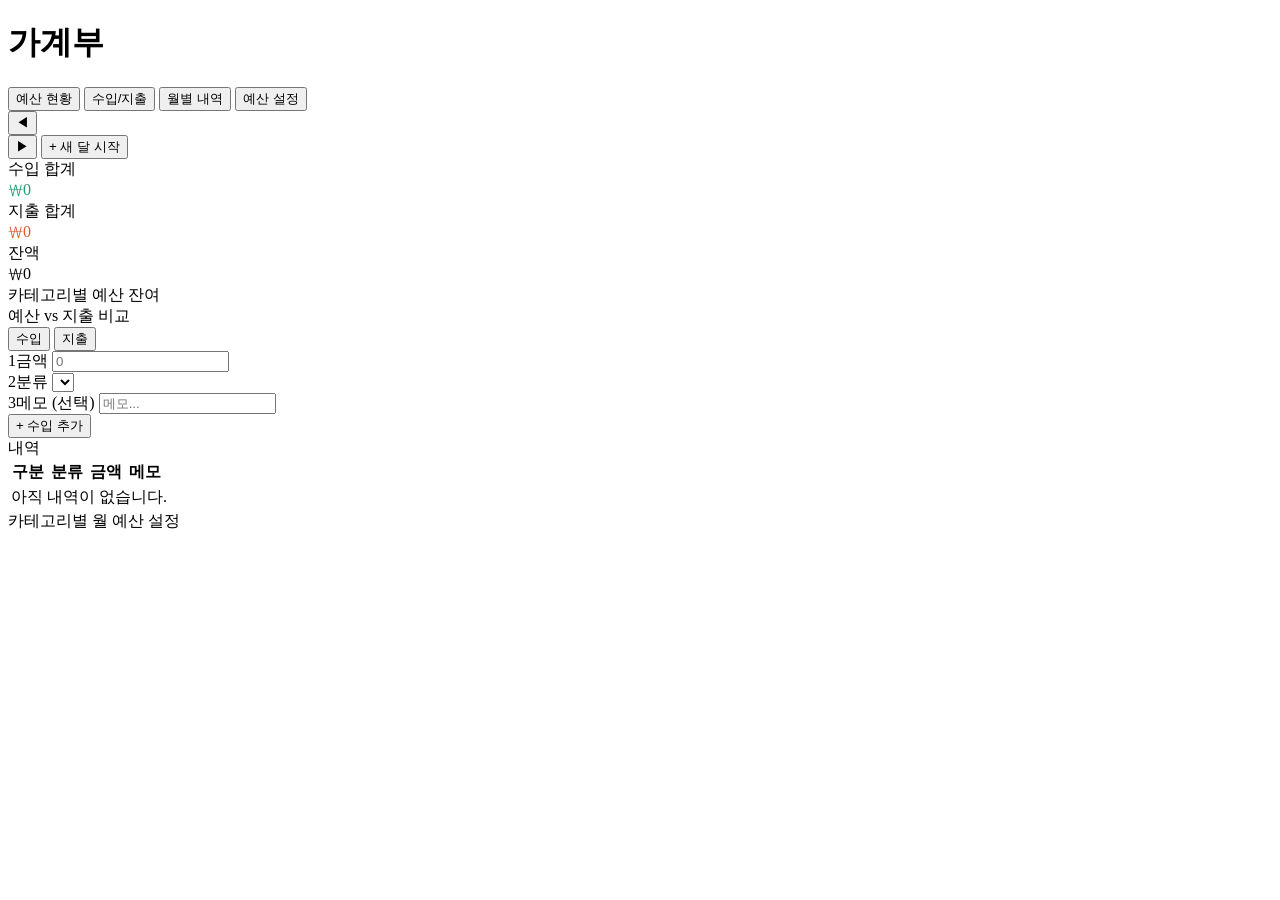
==== index.html @ 733242ce "Rename budget-app/index.html to index.html" ====
<!DOCTYPE html>
<html lang="ko">
<head>
  <meta charset="UTF-8" />
  <meta name="viewport" content="width=device-width, initial-scale=1.0" />
  <title>가계부</title>
  <link rel="stylesheet" href="style.css" />
</head>
<body>
  <div class="container">
    <h1>가계부</h1>

    <div class="tab-row">
      <button class="tab active" onclick="showPage('dashboard', this)">예산 현황</button>
      <button class="tab" onclick="showPage('record', this)">수입/지출</button>
      <button class="tab" onclick="showPage('history', this)">월별 내역</button>
      <button class="tab" onclick="showPage('settings', this)">예산 설정</button>
    </div>

    <!-- 예산 현황 -->
    <div class="page active" id="page-dashboard">
      <div class="month-nav">
        <button onclick="changeMonth(-1)">◀</button>
        <div class="month-title" id="dash-month-title"></div>
        <button onclick="changeMonth(1)">▶</button>
        <button class="new-month-btn" onclick="newMonth()">+ 새 달 시작</button>
      </div>
      <div class="summary">
        <div class="metric">
          <div class="metric-label">수입 합계</div>
          <div class="metric-value" id="s-income" style="color:#1D9E75;">₩0</div>
        </div>
        <div class="metric">
          <div class="metric-label">지출 합계</div>
          <div class="metric-value" id="s-expense" style="color:#D85A30;">₩0</div>
        </div>
        <div class="metric">
          <div class="metric-label">잔액</div>
          <div class="metric-value" id="s-balance">₩0</div>
        </div>
      </div>
      <div class="section-label">카테고리별 예산 잔여</div>
      <div class="remain-grid" id="remain-grid"></div>
      <div class="chart-wrap">
        <div class="chart-title">예산 vs 지출 비교</div>
        <div id="bar-chart"></div>
      </div>
    </div>

    <!-- 수입/지출 기입 -->
    <div class="page" id="page-record">
      <div class="month-nav">
        <div class="month-title" id="rec-month-title"></div>
      </div>
      <div id="readonly-notice" class="readonly-notice" style="display:none;">
        이 달은 지난 달입니다. 현재 달로 이동해서 기입하세요.
      </div>
      <div id="input-section">
        <div class="input-card">
          <div class="type-row">
            <button class="type-btn on-income" id="t-income" onclick="setType('income')">수입</button>
            <button class="type-btn" id="t-expense" onclick="setType('expense')">지출</button>
          </div>
          <div class="steps">
            <div class="field">
              <label><span class="step-num">1</span>금액</label>
              <input type="number" id="amount" placeholder="0" min="0" />
            </div>
            <div class="field">
              <label><span class="step-num">2</span>분류</label>
              <select id="cat"></select>
            </div>
            <div class="field">
              <label><span class="step-num">3</span>메모 (선택)</label>
              <input type="text" id="memo" placeholder="메모..." />
            </div>
          </div>
          <button class="add-btn income" id="add-btn" onclick="addItem()">+ 수입 추가</button>
        </div>
      </div>
      <div class="section-label">내역</div>
      <div class="table-wrap">
        <table>
          <thead>
            <tr><th>구분</th><th>분류</th><th>금액</th><th>메모</th><th></th></tr>
          </thead>
          <tbody id="list-body">
            <tr class="empty-row"><td colspan="5">아직 내역이 없습니다.</td></tr>
          </tbody>
        </table>
      </div>
    </div>

    <!-- 월별 내역 -->
    <div class="page" id="page-history">
      <div id="history-content"></div>
    </div>

    <!-- 예산 설정 -->
    <div class="page" id="page-settings">
      <div class="section-label" style="margin-bottom:10px;">카테고리별 월 예산 설정</div>
      <div class="budget-setting" id="budget-setting"></div>
    </div>
  </div>

  <script src="app.js"></script>
</body>
</html>
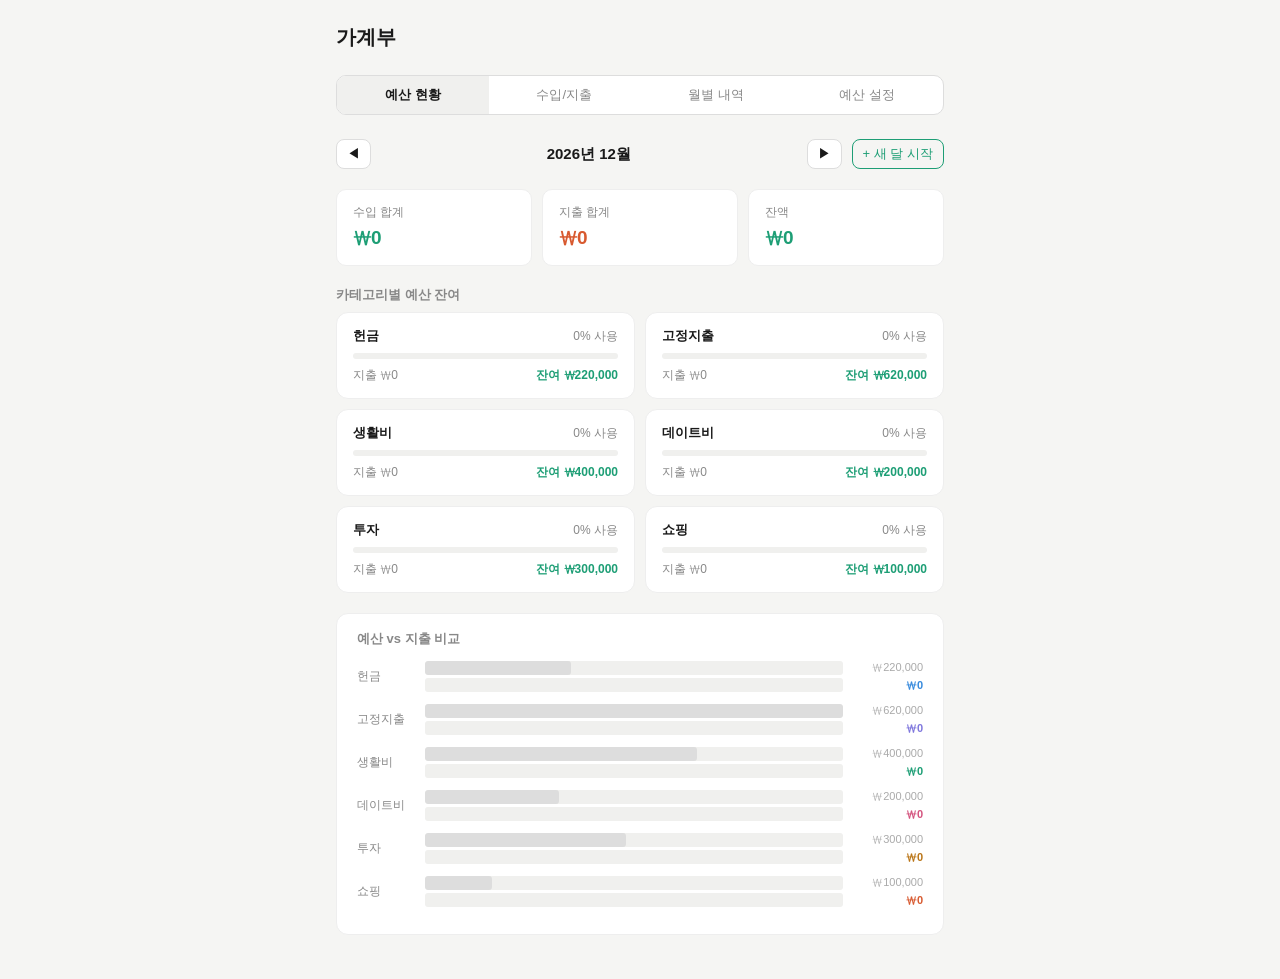
==== commit d8bb1393: "파일 루트로 이동" ====
--- a/index.html
+++ b/index.html
@@ -71,7 +71,11 @@
               <select id="cat"></select>
             </div>
             <div class="field">
-              <label><span class="step-num">3</span>메모 (선택)</label>
+              <label><span class="step-num">3</span>날짜</label>
+              <input type="date" id="date" />
+            </div>
+            <div class="field">
+              <label><span class="step-num">4</span>메모 (선택)</label>
               <input type="text" id="memo" placeholder="메모..." />
             </div>
           </div>
@@ -82,7 +86,7 @@
       <div class="table-wrap">
         <table>
           <thead>
-            <tr><th>구분</th><th>분류</th><th>금액</th><th>메모</th><th></th></tr>
+            <tr><th>날짜</th><th>구분</th><th>분류</th><th>금액</th><th>메모</th><th></th></tr>
           </thead>
           <tbody id="list-body">
             <tr class="empty-row"><td colspan="5">아직 내역이 없습니다.</td></tr>
@@ -105,4 +109,4 @@
 
   <script src="app.js"></script>
 </body>
-</html>
+</html>
--- a/style.css
+++ b/style.css
@@ -0,0 +1,649 @@
+/* =========================================
+   가계부 스타일시트
+   ========================================= */
+
+/* 기본 리셋 */
+* {
+  box-sizing: border-box;
+  margin: 0;
+  padding: 0;
+}
+
+body {
+  font-family: -apple-system, BlinkMacSystemFont, 'Segoe UI', sans-serif;
+  background: #f5f5f3;
+  color: #1a1a1a;
+  min-height: 100vh;
+}
+
+/* =========================================
+   레이아웃
+   ========================================= */
+.container {
+  max-width: 640px;
+  margin: 0 auto;
+  padding: 1.5rem 1rem;
+}
+
+h1 {
+  font-size: 20px;
+  font-weight: 600;
+  margin-bottom: 1.5rem;
+  color: #1a1a1a;
+}
+
+.page {
+  display: none;
+}
+.page.active {
+  display: block;
+}
+
+/* =========================================
+   탭
+   ========================================= */
+.tab-row {
+  display: flex;
+  border: 1px solid #ddd;
+  border-radius: 10px;
+  overflow: hidden;
+  margin-bottom: 1.5rem;
+  background: #fff;
+}
+
+.tab {
+  flex: 1;
+  height: 38px;
+  border: none;
+  background: transparent;
+  font-size: 13px;
+  cursor: pointer;
+  color: #888;
+}
+
+.tab.active {
+  background: #f0f0ee;
+  color: #1a1a1a;
+  font-weight: 600;
+}
+
+/* =========================================
+   월 네비게이션
+   ========================================= */
+.month-nav {
+  display: flex;
+  align-items: center;
+  gap: 10px;
+  margin-bottom: 1.25rem;
+}
+
+.month-nav button {
+  height: 30px;
+  padding: 0 10px;
+  border-radius: 8px;
+  border: 1px solid #ddd;
+  background: #fff;
+  cursor: pointer;
+  font-size: 13px;
+  color: #1a1a1a;
+}
+
+.month-nav button:hover {
+  background: #f0f0ee;
+}
+
+.month-title {
+  font-size: 15px;
+  font-weight: 600;
+  flex: 1;
+  text-align: center;
+}
+
+.new-month-btn {
+  font-size: 12px;
+  padding: 0 10px;
+  height: 28px;
+  border-radius: 8px;
+  border: 1px solid #1D9E75 !important;
+  background: transparent !important;
+  color: #1D9E75 !important;
+  cursor: pointer;
+}
+
+.new-month-btn:hover {
+  background: #E1F5EE !important;
+}
+
+/* =========================================
+   요약 카드 (수입 / 지출 / 잔액)
+   ========================================= */
+.summary {
+  display: grid;
+  grid-template-columns: repeat(3, 1fr);
+  gap: 10px;
+  margin-bottom: 1.25rem;
+}
+
+.metric {
+  background: #fff;
+  border-radius: 10px;
+  padding: 0.875rem 1rem;
+  border: 1px solid #eee;
+}
+
+.metric-label {
+  font-size: 12px;
+  color: #888;
+  margin-bottom: 4px;
+}
+
+.metric-value {
+  font-size: 19px;
+  font-weight: 600;
+}
+
+/* =========================================
+   섹션 레이블
+   ========================================= */
+.section-label {
+  font-size: 13px;
+  font-weight: 600;
+  color: #888;
+  margin-bottom: 8px;
+}
+
+/* =========================================
+   카테고리별 예산 잔여
+   ========================================= */
+.remain-grid {
+  display: grid;
+  grid-template-columns: repeat(2, 1fr);
+  gap: 10px;
+  margin-bottom: 1.25rem;
+}
+
+.remain-card {
+  background: #fff;
+  border: 1px solid #eee;
+  border-radius: 12px;
+  padding: 0.875rem 1rem;
+}
+
+.rc-top {
+  display: flex;
+  justify-content: space-between;
+  align-items: center;
+  margin-bottom: 8px;
+}
+
+.rc-cat {
+  font-size: 13px;
+  font-weight: 600;
+}
+
+.rc-pct {
+  font-size: 12px;
+  color: #888;
+}
+
+.progress-bg {
+  height: 6px;
+  border-radius: 3px;
+  background: #f0f0ee;
+  margin-bottom: 8px;
+  overflow: hidden;
+}
+
+.progress-bar {
+  height: 100%;
+  border-radius: 3px;
+}
+
+.rc-nums {
+  display: flex;
+  justify-content: space-between;
+  font-size: 12px;
+}
+
+.rc-spent {
+  color: #888;
+}
+
+/* =========================================
+   예산 vs 지출 그래프
+   ========================================= */
+.chart-wrap {
+  background: #fff;
+  border: 1px solid #eee;
+  border-radius: 12px;
+  padding: 1rem 1.25rem;
+  margin-bottom: 1.25rem;
+}
+
+.chart-title {
+  font-size: 13px;
+  font-weight: 600;
+  color: #888;
+  margin-bottom: 12px;
+}
+
+.bar-row {
+  display: grid;
+  grid-template-columns: 60px 1fr 72px;
+  gap: 8px;
+  align-items: center;
+  margin-bottom: 10px;
+}
+
+.bar-cat-label {
+  font-size: 12px;
+  color: #888;
+}
+
+.bar-tracks {
+  display: flex;
+  flex-direction: column;
+  gap: 3px;
+}
+
+.bar-track {
+  background: #f0f0ee;
+  border-radius: 3px;
+  height: 14px;
+  overflow: hidden;
+}
+
+.bar-fill {
+  height: 100%;
+  border-radius: 3px;
+  transition: width 0.4s;
+}
+
+.bar-values {
+  display: flex;
+  flex-direction: column;
+  gap: 3px;
+  text-align: right;
+}
+
+.bar-budget-val {
+  font-size: 11px;
+  color: #aaa;
+}
+
+.bar-expense-val {
+  font-size: 11px;
+  font-weight: 600;
+}
+
+/* =========================================
+   수입/지출 입력 카드
+   ========================================= */
+.input-card {
+  background: #fff;
+  border: 1px solid #eee;
+  border-radius: 12px;
+  padding: 1rem 1.25rem;
+  margin-bottom: 1.25rem;
+}
+
+/* 수입/지출 선택 버튼 — 버튼에만 색 표시 */
+.type-row {
+  display: flex;
+  gap: 8px;
+  margin-bottom: 14px;
+}
+
+.type-btn {
+  flex: 1;
+  height: 42px;
+  border-radius: 10px;
+  border: 2px solid #ddd;
+  background: #fff;
+  font-size: 15px;
+  font-weight: 600;
+  cursor: pointer;
+  color: #bbb;
+  transition: border-color 0.15s, color 0.15s;
+}
+
+.type-btn.on-income {
+  border-color: #1D9E75;
+  color: #1D9E75;
+}
+
+.type-btn.on-expense {
+  border-color: #D85A30;
+  color: #D85A30;
+}
+
+/* 입력 필드 4단계 — 2x2 그리드 */
+.steps {
+  display: grid;
+  grid-template-columns: 1fr 1fr;
+  gap: 8px;
+  align-items: end;
+}
+
+.field {
+  display: flex;
+  flex-direction: column;
+  gap: 4px;
+}
+
+.field label {
+  font-size: 12px;
+  color: #888;
+}
+
+.step-num {
+  display: inline-flex;
+  align-items: center;
+  justify-content: center;
+  width: 16px;
+  height: 16px;
+  border-radius: 50%;
+  background: #f0f0ee;
+  font-size: 10px;
+  color: #666;
+  margin-right: 3px;
+}
+
+input[type="number"],
+input[type="text"],
+select {
+  height: 38px;
+  border-radius: 8px;
+  border: 1px solid #ddd;
+  background: #fff;
+  color: #1a1a1a;
+  padding: 0 10px;
+  font-size: 14px;
+  width: 100%;
+  outline: none;
+}
+
+input:focus,
+select:focus {
+  border-color: #aaa;
+}
+
+.add-btn {
+  width: 100%;
+  height: 40px;
+  margin-top: 10px;
+  border-radius: 10px;
+  border: none;
+  font-size: 14px;
+  font-weight: 600;
+  cursor: pointer;
+}
+
+.add-btn.income {
+  background: #1D9E75;
+  color: #fff;
+}
+
+.add-btn.expense {
+  background: #D85A30;
+  color: #fff;
+}
+
+/* =========================================
+   내역 테이블
+   ========================================= */
+.table-wrap {
+  border: 1px solid #eee;
+  border-radius: 12px;
+  overflow: hidden;
+  margin-bottom: 1rem;
+  background: #fff;
+}
+
+table {
+  width: 100%;
+  border-collapse: collapse;
+  font-size: 13px;
+}
+
+thead tr {
+  background: #f7f7f5;
+}
+
+th {
+  padding: 9px 12px;
+  text-align: left;
+  font-weight: 600;
+  color: #888;
+}
+
+td {
+  padding: 9px 12px;
+  border-top: 1px solid #f0f0ee;
+  color: #1a1a1a;
+}
+
+.dot {
+  display: inline-block;
+  width: 7px;
+  height: 7px;
+  border-radius: 50%;
+  margin-right: 6px;
+}
+
+.del {
+  background: none;
+  border: none;
+  color: #ccc;
+  cursor: pointer;
+  font-size: 16px;
+}
+
+.del:hover {
+  color: #D85A30;
+}
+
+.empty-row td {
+  text-align: center;
+  color: #aaa;
+  padding: 1.5rem;
+}
+
+/* =========================================
+   예산 설정
+   ========================================= */
+.budget-setting {
+  display: grid;
+  grid-template-columns: repeat(2, 1fr);
+  gap: 10px;
+}
+
+.bs-card {
+  background: #fff;
+  border: 1px solid #eee;
+  border-radius: 12px;
+  padding: 0.875rem 1rem;
+}
+
+.bs-label {
+  font-size: 12px;
+  color: #888;
+  margin-bottom: 6px;
+  font-weight: 600;
+}
+
+.bs-row {
+  display: flex;
+  gap: 6px;
+  align-items: center;
+}
+
+.bs-row input {
+  flex: 1;
+  height: 34px;
+  font-size: 13px;
+}
+
+.bs-save {
+  height: 34px;
+  padding: 0 10px;
+  border-radius: 8px;
+  border: 1px solid #1D9E75;
+  background: transparent;
+  color: #1D9E75;
+  font-size: 12px;
+  cursor: pointer;
+  white-space: nowrap;
+}
+
+.bs-save:hover {
+  background: #E1F5EE;
+}
+
+.saved-tag {
+  font-size: 11px;
+  color: #1D9E75;
+  margin-top: 4px;
+  display: none;
+}
+
+/* 예산 금액 표시 (클릭 전) */
+.bs-display {
+  display: flex;
+  align-items: center;
+  justify-content: space-between;
+  height: 34px;
+  padding: 0 10px;
+  border-radius: 8px;
+  border: 1px solid #eee;
+  background: #f7f7f5;
+  cursor: pointer;
+}
+
+.bs-display:hover {
+  border-color: #1D9E75;
+  background: #f0fbf7;
+}
+
+.bs-amount {
+  font-size: 14px;
+  font-weight: 600;
+  color: #1a1a1a;
+}
+
+.bs-edit-hint {
+  font-size: 11px;
+  color: #aaa;
+}
+
+/* =========================================
+   모바일 최적화
+   ========================================= */
+
+/* 터치 영역 확보 */
+@media (max-width: 480px) {
+  .container {
+    padding: 1rem 0.875rem;
+  }
+
+  /* 탭 */
+  .tab {
+    font-size: 12px;
+    height: 40px;
+  }
+
+  /* 요약 카드 — 세로 스택 */
+  .summary {
+    grid-template-columns: repeat(3, 1fr);
+    gap: 8px;
+  }
+
+  .metric {
+    padding: 0.75rem 0.625rem;
+  }
+
+  .metric-label {
+    font-size: 11px;
+  }
+
+  .metric-value {
+    font-size: 15px;
+  }
+
+  /* 잔여 카드 — 한 줄에 하나 */
+  .remain-grid {
+    grid-template-columns: 1fr;
+  }
+
+  /* 입력 4단계 — 모바일에서 1열 */
+  .steps {
+    grid-template-columns: 1fr;
+    gap: 10px;
+  }
+
+  /* 버튼 터치 영역 키우기 */
+  .type-btn {
+    height: 48px;
+    font-size: 16px;
+  }
+
+  .add-btn {
+    height: 48px;
+    font-size: 15px;
+  }
+
+  input[type="number"],
+  input[type="text"],
+  select {
+    height: 44px;
+    font-size: 16px; /* iOS 자동 줌 방지 */
+  }
+
+  /* 테이블 폰트 */
+  table {
+    font-size: 12px;
+  }
+
+  th, td {
+    padding: 8px 8px;
+  }
+
+  /* 예산 설정 — 한 줄 */
+  .budget-setting {
+    grid-template-columns: 1fr;
+  }
+
+  /* 월 네비 */
+  .month-nav button {
+    height: 36px;
+    padding: 0 12px;
+  }
+
+  .new-month-btn {
+    height: 34px;
+    font-size: 12px;
+  }
+
+  /* 그래프 */
+  .bar-row {
+    grid-template-columns: 52px 1fr 64px;
+  }
+}
+
+/* =========================================
+   기타
+   ========================================= */
+.readonly-notice {
+  font-size: 12px;
+  color: #888;
+  background: #f7f7f5;
+  border-radius: 8px;
+  padding: 6px 10px;
+  margin-bottom: 12px;
+}
+
+.history-month-title {
+  font-size: 14px;
+  font-weight: 600;
+  margin-bottom: 8px;
+}
